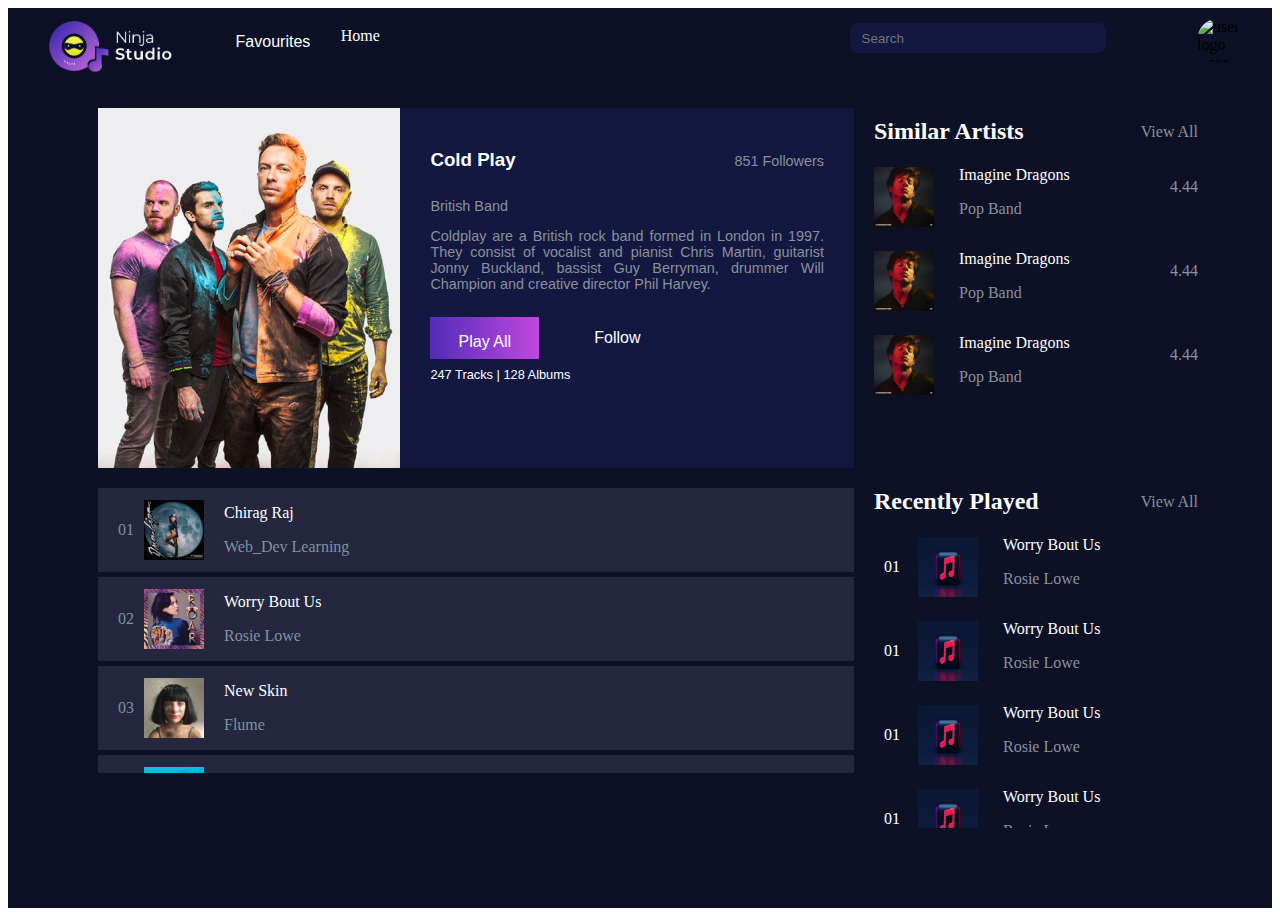
==== Single_Playlist_Screen.html @ 4741ec55 "Sample Commit" ====
<!-- This code is written by CHIRAG RAJ(https://github.com/5codeman) -->
<!DOCTYPE html>
<html lang="en">
  <head>
    <meta charset="UTF-8" />
    <meta name="viewport" content="width=device-width, initial-scale=1.0" />
    <meta http-equiv="X-UA-Compatible" content="ie=edge" />
    <link rel="stylesheet" href="Single_Playlist_Screen.css" />
    <title>Chirag Ninja Studio</title>
    <link rel="icon" type="image/x-icon" href="Asset_image/music logo.jpeg" />
    <!-- fontawesome link -->
    <script
      src="https://kit.fontawesome.com/691d3ab680.js"
      crossorigin="anonymous"
    ></script>
  </head>

  <body>
    <div id="container">
      <!-- header -->
      <header id="header">
        <div id="logo">
          <img src="Asset_image/logo.png" alt="Logo_not_showing" />
          <p>Favourites</p>
        </div>
        <div id="First-page">
          <a href="index.html">Home</a>
        </div>
        <div id="search">
          <i id="lens" class="fa-solid fa-magnifying-glass"></i>
          <input id="input" placeholder="Search" type="search" />
          <i id="mic" class="fa-solid fa-microphone"></i>
        </div>

        <div id="user">
          <i id="bell" class="fa-solid fa-bell"></i>
          <i id="dot" class="fa-solid fa-circle"></i>
          <img src="Asset_image/user logo.jpeg" alt="user logo error" />
        </div>
      </header>

      <!-- main -->
      <main id="main">
        <div id="container_first">
          <div id="artist">
            <img src="Asset_image/coldplay.png" alt="Artist image Error" />
            <div id="artist_info">
              <div id="div1">
                <h3 id="h3">Cold Play</h3>
                <p id="p">851 Followers</p>
              </div>
              <p class="text">British Band</p>
              <p class="text">
                Coldplay are a British rock band formed in London in 1997. They
                consist of vocalist and pianist Chris Martin, guitarist Jonny
                Buckland, bassist Guy Berryman, drummer Will Champion and
                creative director Phil Harvey.
              </p>
              <div id="div2">
                <div id="box">
                  <p>Play All</p>
                </div>
                <p id="follow">Follow</p>
              </div>
              <p class="p_text">247 Tracks | 128 Albums</p>
            </div>
          </div>

          <div id="song_list">
            <div class="song_queue">
              <p class="grey no">01</p>
              <img class="img" src="Asset_image/asset 10.jpeg" />
              <div>
                <p class="white">Chirag Raj</p>
                <p class="grey">Web_Dev Learning</p>
              </div>
              <i class="fa-regular fa-heart i1"></i>
              <i class="fa-solid fa-plus i2"></i>
            </div>

            <div class="song_queue">
              <p class="grey no">02</p>
              <img class="img" src="Asset_image/asset 13.jpeg" />
              <div>
                <p class="white">Worry Bout Us</p>
                <p class="grey">Rosie Lowe</p>
              </div>
              <i class="fa-regular fa-heart i1"></i>
              <i class="fa-solid fa-plus i2"></i>
            </div>

            <div class="song_queue">
              <p class="grey no">03</p>
              <img class="img" src="Asset_image/asset 12.jpeg" />
              <div>
                <p class="white">New Skin</p>
                <p class="grey">Flume</p>
              </div>
              <i class="fa-regular fa-heart i1"></i>
              <i class="fa-solid fa-plus i2"></i>
            </div>

            <div class="song_queue">
              <p class="grey no">04</p>
              <img class="img" src="Asset_image/asset 11.jpeg" />
              <div>
                <p class="white">Kiss Me More</p>
                <p class="grey">Doja Cat</p>
              </div>
              <i class="fa-regular fa-heart i1"></i>
              <i class="fa-solid fa-plus i2"></i>
            </div>

            <div class="song_queue">
              <p class="grey no">05</p>
              <img class="img" src="Asset_image/asset 10.jpeg" />
              <div>
                <p class="white">Peaches</p>
                <p class="grey">Justin Bieber</p>
              </div>
              <i class="fa-regular fa-heart i1"></i>
              <i class="fa-solid fa-plus i2"></i>
            </div>

            <div class="song_queue">
              <p class="grey no">06</p>
              <img class="img" src="Asset_image/asset 9.jpeg" />
              <div>
                <p class="white">7 Rings</p>
                <p class="grey">Ariana Grande</p>
              </div>
              <i class="fa-regular fa-heart i1"></i>
              <i class="fa-solid fa-plus i2"></i>
            </div>

            <div class="song_queue">
              <p class="grey no">07</p>
              <img class="img" src="Asset_image/asset 14.jpeg" />
              <div>
                <p class="white">Arjit Singh</p>
                <p class="grey">Else</p>
              </div>
              <i class="fa-regular fa-heart i1"></i>
              <i class="fa-solid fa-plus i2"></i>
            </div>

            <!-- delete -->
            <div class="song_queue">
              <p class="grey no">01</p>
              <img class="img" src="Asset_image/asset 10.jpeg" />
              <div>
                <p class="white">Chirag Raj</p>
                <p class="grey">Web_Dev Learning</p>
              </div>
              <i class="fa-regular fa-heart i1"></i>
              <i class="fa-solid fa-plus i2"></i>
            </div>

            <div class="song_queue">
              <p class="grey no">02</p>
              <img class="img" src="Asset_image/asset 13.jpeg" />
              <div>
                <p class="white">Worry Bout Us</p>
                <p class="grey">Rosie Lowe</p>
              </div>
              <i class="fa-regular fa-heart i1"></i>
              <i class="fa-solid fa-plus i2"></i>
            </div>

            <div class="song_queue">
              <p class="grey no">03</p>
              <img class="img" src="Asset_image/asset 12.jpeg" />
              <div>
                <p class="white">New Skin</p>
                <p class="grey">Flume</p>
              </div>
              <i class="fa-regular fa-heart i1"></i>
              <i class="fa-solid fa-plus i2"></i>
            </div>

            <div class="song_queue">
              <p class="grey no">04</p>
              <img class="img" src="Asset_image/asset 11.jpeg" />
              <div>
                <p class="white">Kiss Me More</p>
                <p class="grey">Doja Cat</p>
              </div>
              <i class="fa-regular fa-heart i1"></i>
              <i class="fa-solid fa-plus i2"></i>
            </div>

            <div class="song_queue">
              <p class="grey no">05</p>
              <img class="img" src="Asset_image/asset 10.jpeg" />
              <div>
                <p class="white">Peaches</p>
                <p class="grey">Justin Bieber</p>
              </div>
              <i class="fa-regular fa-heart i1"></i>
              <i class="fa-solid fa-plus i2"></i>
            </div>

            <div class="song_queue">
              <p class="grey no">06</p>
              <img class="img" src="Asset_image/asset 9.jpeg" />
              <div>
                <p class="white">7 Rings</p>
                <p class="grey">Ariana Grande</p>
              </div>
              <i class="fa-regular fa-heart i1"></i>
              <i class="fa-solid fa-plus i2"></i>
            </div>

            <div class="song_queue">
              <p class="grey no">07</p>
              <img class="img" src="Asset_image/asset 14.jpeg" />
              <div>
                <p class="white">Arjit singh</p>
                <p class="grey">Else</p>
              </div>
              <i class="fa-regular fa-heart i1"></i>
              <i class="fa-solid fa-plus i2"></i>
            </div>
            <!-- delete -->
            <!-- song list end -->
          </div>
          <!-- container_first end -->
        </div>

        <!-- Aside -->
        <div id="container_second">
          <div id="similar_artist">
            <div id="SAT" class="rowwise top">
              <h2 class="whi">Similar Artists</h2>
              <p id="viewall" class="gr">View All</p>
            </div>
            <div class="rowwise down">
              <img class="imgA" src="Asset_image/asset 6.jpeg" alt="" />
              <div>
                <p class="whi">Imagine Dragons</p>
                <p class="gr">Pop Band</p>
              </div>
              <div id="dropdown">
                <i class="fa-solid fa-ellipsis gr"></i>
                <p class="gr">4.44</p>
              </div>
            </div>

            <div class="rowwise">
              <img class="imgA" src="Asset_image/asset 6.jpeg" alt="" />
              <div>
                <p class="whi">Imagine Dragons</p>
                <p class="gr">Pop Band</p>
              </div>
              <div id="dropdown">
                <i class="fa-solid fa-ellipsis gr"></i>
                <p class="gr">4.44</p>
              </div>
            </div>

            <div class="rowwise">
              <img class="imgA" src="Asset_image/asset 6.jpeg" alt="" />
              <div>
                <p class="whi">Imagine Dragons</p>
                <p class="gr">Pop Band</p>
              </div>
              <div id="dropdown">
                <i class="fa-solid fa-ellipsis gr"></i>
                <p class="gr">4.44</p>
              </div>
            </div>
          </div>
          <div id="recently_played">
            <div id="similar_artist">
              <div id="SAT" class="rowwise">
                <h2 class="whi">Recently Played</h2>
                <p id="viewall" class="gr">View All</p>
              </div>
              <div class="rowwise down">
                <p class="whi digit">01</p>
                <img class="imgA" src="Asset_image/music logo.jpeg" alt="" />
                <div>
                  <p class="whi">Worry Bout Us</p>
                  <p class="gr">Rosie Lowe</p>
                </div>
                <div id="dropdown">
                  <i class="fa-regular fa-heart gr heart"></i>
                </div>
              </div>

              <div class="rowwise">
                <p class="whi digit">01</p>
                <img class="imgA" src="Asset_image/music logo.jpeg" alt="" />
                <div>
                  <p class="whi">Worry Bout Us</p>
                  <p class="gr">Rosie Lowe</p>
                </div>
                <div id="dropdown">
                  <i class="fa-regular fa-heart gr heart"></i>
                </div>
              </div>

              <div class="rowwise">
                <p class="whi digit">01</p>
                <img class="imgA" src="Asset_image/music logo.jpeg" alt="" />
                <div>
                  <p class="whi">Worry Bout Us</p>
                  <p class="gr">Rosie Lowe</p>
                </div>
                <div id="dropdown">
                  <i class="fa-regular fa-heart gr heart"></i>
                </div>
              </div>

              <div class="rowwise">
                <p class="whi digit">01</p>
                <img class="imgA" src="Asset_image/music logo.jpeg" alt="" />
                <div>
                  <p class="whi">Worry Bout Us</p>
                  <p class="gr">Rosie Lowe</p>
                </div>
                <div id="dropdown">
                  <i class="fa-regular fa-heart gr heart"></i>
                </div>
              </div>

              <div class="rowwise">
                <p class="whi digit">01</p>
                <img class="imgA" src="Asset_image/music logo.jpeg" alt="" />
                <div>
                  <p class="whi">Worry Bout Us</p>
                  <p class="gr">Rosie Lowe</p>
                </div>
                <div id="dropdown">
                  <i class="fa-regular fa-heart gr heart"></i>
                </div>
              </div>

              <div class="rowwise">
                <p class="whi digit">01</p>
                <img class="imgA" src="Asset_image/music logo.jpeg" alt="" />
                <div>
                  <p class="whi">Worry Bout Us</p>
                  <p class="gr">Rosie Lowe</p>
                </div>
                <div id="dropdown">
                  <i class="fa-regular fa-heart gr heart"></i>
                </div>
              </div>

              <div class="rowwise">
                <p class="whi digit">01</p>
                <img class="imgA" src="Asset_image/music logo.jpeg" alt="" />
                <div>
                  <p class="whi">Worry Bout Us</p>
                  <p class="gr">Rosie Lowe</p>
                </div>
                <div id="dropdown">
                  <i class="fa-regular fa-heart gr heart"></i>
                </div>
              </div>

              <div class="rowwise">
                <p class="whi digit">01</p>
                <img class="imgA" src="Asset_image/music logo.jpeg" alt="" />
                <div>
                  <p class="whi">Worry Bout Us</p>
                  <p class="gr">Rosie Lowe</p>
                </div>
                <div id="dropdown">
                  <i class="fa-regular fa-heart gr heart"></i>
                </div>
              </div>

              <div class="rowwise">
                <p class="whi digit">01</p>
                <img class="imgA" src="Asset_image/music logo.jpeg" alt="" />
                <div>
                  <p class="whi">Worry Bout Us</p>
                  <p class="gr">Rosie Lowe</p>
                </div>
                <div id="dropdown">
                  <i class="fa-regular fa-heart gr heart"></i>
                </div>
              </div>

              <div class="rowwise">
                <p class="whi digit">01</p>
                <img class="imgA" src="Asset_image/music logo.jpeg" alt="" />
                <div>
                  <p class="whi">Worry Bout Us</p>
                  <p class="gr">Rosie Lowe</p>
                </div>
                <div id="dropdown">
                  <i class="fa-regular fa-heart gr heart"></i>
                </div>
              </div>

              <div class="rowwise">
                <p class="whi digit">01</p>
                <img class="imgA" src="Asset_image/music logo.jpeg" alt="" />
                <div>
                  <p class="whi">Worry Bout Us</p>
                  <p class="gr">Rosie Lowe</p>
                </div>
                <div id="dropdown">
                  <i class="fa-regular fa-heart gr heart"></i>
                </div>
              </div>

              <div class="rowwise">
                <p class="whi digit">01</p>
                <img class="imgA" src="Asset_image/music logo.jpeg" alt="" />
                <div>
                  <p class="whi">Worry Bout Us</p>
                  <p class="gr">Rosie Lowe</p>
                </div>
                <div id="dropdown">
                  <i class="fa-regular fa-heart gr heart"></i>
                </div>
              </div>

              <div class="rowwise">
                <p class="whi digit">01</p>
                <img class="imgA" src="Asset_image/music logo.jpeg" alt="" />
                <div>
                  <p class="whi">Worry Bout Us</p>
                  <p class="gr">Rosie Lowe</p>
                </div>
                <div id="dropdown">
                  <i class="fa-regular fa-heart gr heart"></i>
                </div>
              </div>

              <div class="rowwise">
                <p class="whi digit">01</p>
                <img class="imgA" src="Asset_image/music logo.jpeg" alt="" />
                <div>
                  <p class="whi">Worry Bout Us</p>
                  <p class="gr">Rosie Lowe</p>
                </div>
                <div id="dropdown">
                  <i class="fa-regular fa-heart gr heart"></i>
                </div>
              </div>

              <div class="rowwise">
                <p class="whi digit">01</p>
                <img class="imgA" src="Asset_image/music logo.jpeg" alt="" />
                <div>
                  <p class="whi">Worry Bout Us</p>
                  <p class="gr">Rosie Lowe</p>
                </div>
                <div id="dropdown">
                  <i class="fa-regular fa-heart gr heart"></i>
                </div>
              </div>
            </div>
          </div>
          <!-- container_second end -->
        </div>
      </main>
    </div>
  </body>

  <script src="Single_Playlist_Screen.js"></script>
</html>
---- Single_Playlist_Screen.css ----
/* This code is written by CHIRAG RAJ(https://github.com/5codeman) */
::-webkit-scrollbar {
  display: none;
}
#container {
  height: 100vh;
  background-color: #0c1126;
  overflow-y: auto;
}
/* header */
#header {
  display: flex;
}
#logo {
  width: 20vw;
  display: flex;
}

#logo img {
  height: 60px;
  margin-left: 30px;
  margin-top: 10px;
  width: auto;
  max-width: 150px;
}

#logo p {
  color: white;
  margin-top: 25px;
  margin-left: 50px;
  font-family: Arial, Helvetica, sans-serif;
}

#search {
  width: 20vw;
  height: 30px;
  margin-left: auto;
  display: flex;
  margin-top: 15px;
  background-color: #12183f;
  border-radius: 8px;
}

#input {
  background-color: transparent;
  width: 85%;
  color: white;
  border-style: hidden;
  outline: none;
}

#lens {
  margin-top: 8px;
  color: white;
  margin-left: 5px;
  margin-right: 5px;
}

#mic {
  margin-top: 8px;
  margin-left: auto;
  margin-right: 5px;
  color: white;
}

#user {
  width: 13vw;
  display: flex;
}

#bell {
  margin-top: 20px;
  margin-left: 40px;
  color: #e7e7e6;
}

#dot {
  color: red;
  height: 1px;
  width: 1px;
  margin-top: 20px;
  margin-left: -5px;
  font-size: 6px;
}

#user img {
  height: 45px;
  width: 45px;
  margin-left: auto;
  margin-right: 30px;
  border-radius: 50%;
  margin-top: 10px;
}

/* main */
#main {
  width: 100vw;
  display: flex;
}
#container_first {
  margin-top: 30px;
  margin-left: 90px;
  width: 70%;
}
#artist {
  width: 100%;
  height: 40vh;
  display: flex;
  background-color: #12183f;
}
#artist img {
  width: 40%;
  height: 100%;
}
#artist_info {
  width: 60%;
  height: 100%;
}
#div1 {
  display: flex;
  margin-top: 35px;
}
#h3 {
  color: white;
  margin-left: 30px;
  font-family: Arial, Helvetica, sans-serif;
  margin-bottom: 0px;
  margin-top: 6px;
}
#p {
  margin-left: auto;
  font-family: Arial, Helvetica, sans-serif;
  margin-right: 30px;
  font-size: 0.9rem;
  color: #8a909d;
  margin-top: 10px;
}
#artist_info .text {
  color: #8a909d;
  margin-left: 30px;
  text-align: justify;
  font-family: Arial, Helvetica, sans-serif;
  margin-right: 30px;
  font-size: 0.9rem;
}
#div2 {
  display: flex;
  height: 70px;
}
#box {
  width: 24%;
  background-image: linear-gradient(to right, #522cb8, #c148df);
  margin: 10px;
  margin-left: 30px;
  height: 60%;
}
#box p {
  color: white;
  font-family: Arial, Helvetica, sans-serif;
  text-align: center;
}
#follow {
  margin-left: 45px;
  color: white;
  font-family: Arial, Helvetica, sans-serif;
  margin-top: 22px;
}
.p_text {
  color: white;
  font-family: Arial, Helvetica, sans-serif;
  font-size: 0.8rem;
  margin-left: 30px;
  margin-top: -10px;
}
#song_list {
  display: flex;
  flex-direction: column;
  margin-top: 15px;
  overflow-y: auto;
  height: 290px;
}
.song_queue {
  background-color: #24273d;
  margin-top: 5px;
  display: flex;
  flex-direction: row;
  align-items: center;
  height: 10vh;
}
.no {
  margin-left: 20px;
}
.grey {
  color: #8092a1;
}
.white {
  color: white;
}
.img {
  height: 60px;
  width: 60px;
  margin-left: 10px;
  margin-right: 20px;
}
.i1 {
  margin-left: auto;
}
.i2 {
  margin-right: 20px;
  margin-left: 20px;
}

/* Aside */
#container_second {
  margin-top: 30px;
  margin-left: 20px;
  width: 30%;
  margin-right: 90px;
  overflow-y: scroll;
}
#similar_artist {
  display: flex;
  flex-direction: column;
  width: 100%;
  height: 40vh;
}
#SAT {
  height: 29px;
}
#viewall {
  margin-left: auto;
  margin-top: 25px;
}
.rowwise {
  display: flex;
  flex-direction: row;
}
.whi {
  color: white;
}

.gr {
  color: #8a909d;
}

.imgA {
  height: 60px;
  width: 60px;
  margin-right: 25px;
  margin-top: 17px;
}

#dropdown {
  margin-left: auto;
  margin-top: 12px;
}

#recently_played {
  display: flex;
  flex-direction: column;
}

.digit {
  margin-top: 38px;
  margin-right: 18px;
  margin-left: 10px;
}

.heart {
  margin-top: 16px;
  margin-right: 15px;
}

.top {
  margin-top: -10px;
}
.down {
  margin-top: 23px;
}
/* :hover */
.fa-heart:hover {
  color: red;
}

/* media-query for responsiveness */
@media screen and (max-width: 1260px) {
  #First-page {
    display: none;
  }
}

@media screen and (max-width: 960px) {
  #main {
    display: flex;
    flex-direction: column;
  }
  #container_first {
    width: 92vw;
    margin-left: 30px;
  }
  #container_second {
    width: 92vw;
    margin-left: 30px;
  }
  #user img {
    margin-left: 30px;
  }
}
@media screen and (max-width: 600px) {
  #artist {
    flex-direction: column;
    height: 80vh;
  }
  #artist img {
    width: 100%;
    height: 40vh;
    border-radius: 16%;
  }
  #artist_info {
    width: 100%;
  }
}
/* updattion */
#First-page {
  margin-top: 1.5vw;
  margin-left: 6vw;
}

#First-page a {
  text-decoration: none;
}
#First-page a:link {
  color: White;
}
#First-page a:visited {
  color: white;
}
#First-page a:hover {
  color: greenyellow;
}
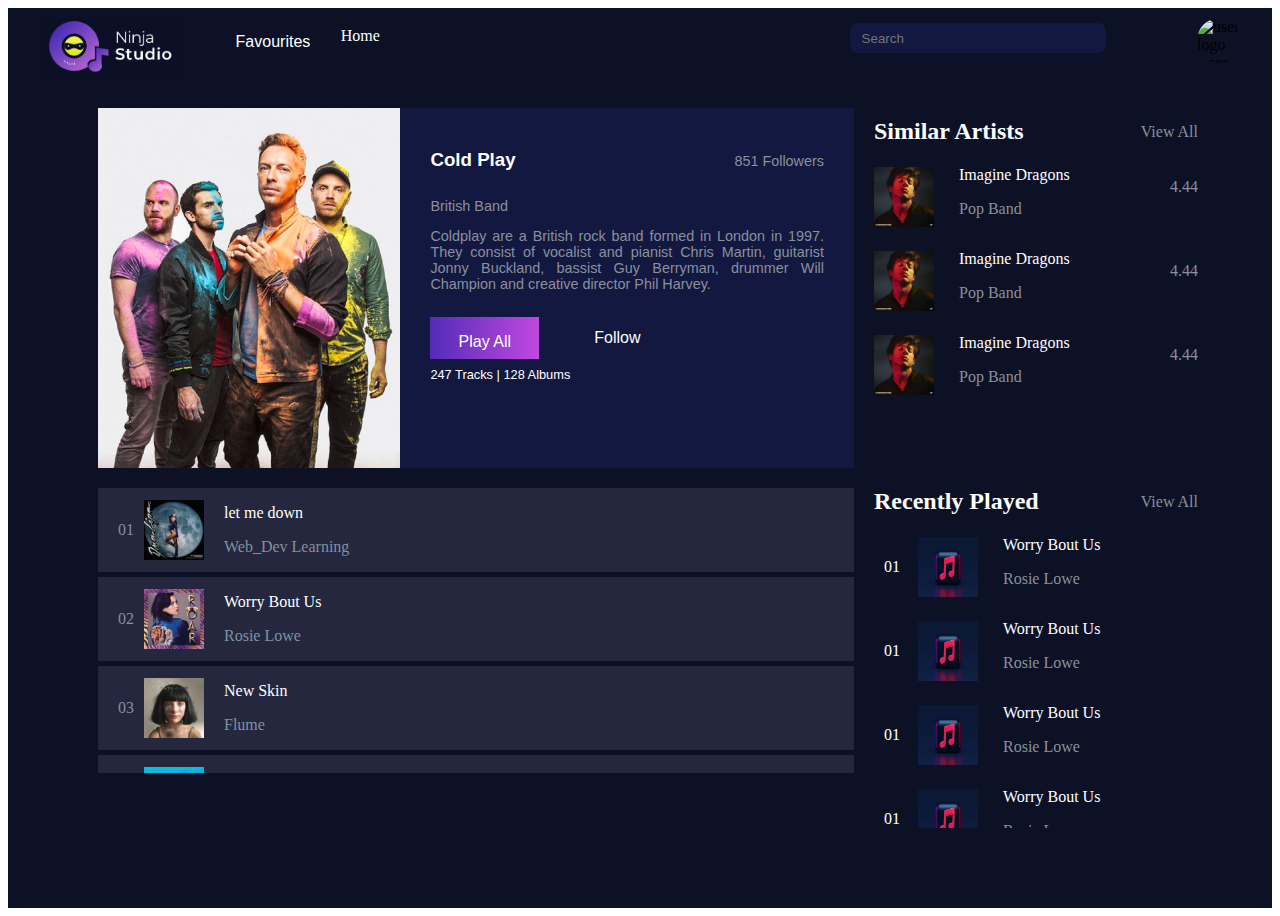
==== commit 35c7c471: "Update Single_Playlist_Screen.html" ====
--- a/Single_Playlist_Screen.html
+++ b/Single_Playlist_Screen.html
@@ -6,7 +6,7 @@
     <meta name="viewport" content="width=device-width, initial-scale=1.0" />
     <meta http-equiv="X-UA-Compatible" content="ie=edge" />
     <link rel="stylesheet" href="Single_Playlist_Screen.css" />
-    <title>Chirag Ninja Studio</title>
+    <title>Parvej Ninja Studio</title>
     <link rel="icon" type="image/x-icon" href="Asset_image/music logo.jpeg" />
     <!-- fontawesome link -->
     <script
@@ -71,7 +71,7 @@
               <p class="grey no">01</p>
               <img class="img" src="Asset_image/asset 10.jpeg" />
               <div>
-                <p class="white">Chirag Raj</p>
+                <p class="white">let me down</p>
                 <p class="grey">Web_Dev Learning</p>
               </div>
               <i class="fa-regular fa-heart i1"></i>
